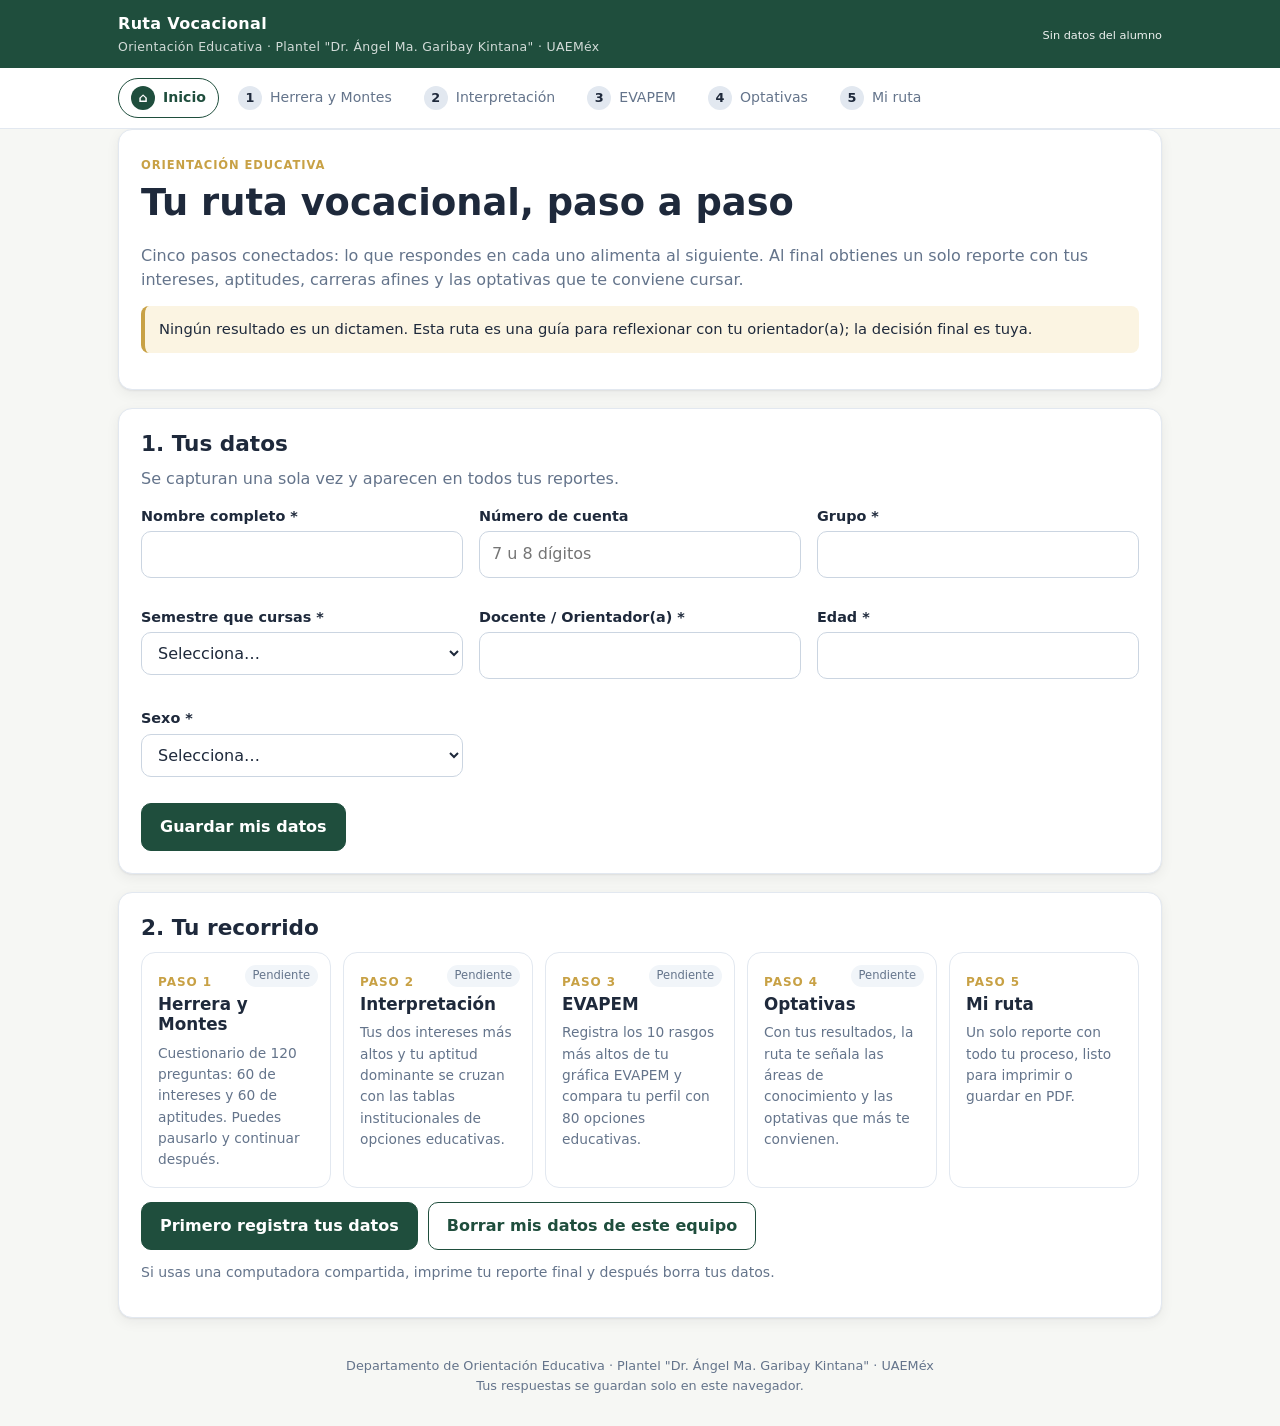
==== index.html @ 5bb2a4c8 "Ruta vocacional unificada: Herrera y Montes, interpretación, EVAPEM y optativas Co-Authored-By: Clau" ====
<!DOCTYPE html>
<html lang="es">
<head>
<meta charset="utf-8">
<meta name="viewport" content="width=device-width, initial-scale=1">
<title>Ruta Vocacional · Plantel "Dr. Ángel Ma. Garibay Kintana" · UAEMéx</title>
<link rel="stylesheet" href="assets/estilos.css">
</head>
<body>
<main class="contenedor">
  <section class="tarjeta">
    <span class="etiqueta">Orientación Educativa</span>
    <h1>Tu ruta vocacional, paso a paso</h1>
    <p class="sub">Cinco pasos conectados: lo que respondes en cada uno alimenta al siguiente. Al final obtienes un solo reporte con tus intereses, aptitudes, carreras afines y las optativas que te conviene cursar.</p>
    <div class="aviso">Ningún resultado es un dictamen. Esta ruta es una guía para reflexionar con tu orientador(a); la decisión final es tuya.</div>
  </section>

  <section class="tarjeta" id="ficha">
    <h2>1. Tus datos</h2>
    <p class="sub">Se capturan una sola vez y aparecen en todos tus reportes.</p>
    <form id="form-alumno" novalidate>
      <div class="rejilla dos">
        <div class="campo"><label for="nombre">Nombre completo *</label><input id="nombre" required autocomplete="name"></div>
        <div class="campo"><label for="cuenta">Número de cuenta</label><input id="cuenta" inputmode="numeric" pattern="[0-9]{7,8}" placeholder="7 u 8 dígitos"></div>
        <div class="campo"><label for="grupo">Grupo *</label><input id="grupo" required></div>
        <div class="campo"><label for="semestre">Semestre que cursas *</label>
          <select id="semestre" required>
            <option value="">Selecciona…</option>
            <option value="4">4.º semestre (eliges optativas de 5.º)</option>
            <option value="5">5.º semestre (eliges optativas de 6.º)</option>
            <option value="6">6.º semestre</option>
          </select></div>
        <div class="campo"><label for="docente">Docente / Orientador(a) *</label><input id="docente" required></div>
        <div class="campo"><label for="edad">Edad *</label><input id="edad" type="number" min="12" max="25" required></div>
        <div class="campo"><label for="sexo">Sexo *</label>
          <select id="sexo" required><option value="">Selecciona…</option><option>Femenino</option><option>Masculino</option><option>Prefiero no decir</option></select></div>
      </div>
      <div id="error-ficha" class="aviso alerta oculto" role="alert"></div>
      <div class="acciones"><button class="btn" type="submit">Guardar mis datos</button></div>
    </form>
  </section>

  <section class="tarjeta">
    <h2>2. Tu recorrido</h2>
    <div class="ruta-mapa" id="mapa"></div>
    <div class="acciones">
      <a class="btn" id="btn-continuar" href="paso1-herrera-montes.html">Comenzar</a>
      <button class="btn sec" type="button" id="btn-borrar">Borrar mis datos de este equipo</button>
    </div>
    <p class="sub" style="margin-top:12px;font-size:.88rem">Si usas una computadora compartida, imprime tu reporte final y después borra tus datos.</p>
  </section>
</main>
<script src="assets/datos.js"></script>
<script src="assets/ruta.js"></script>
<script>
Ruta.montarEncabezado(0);
const campos = ['nombre','cuenta','grupo','semestre','docente','edad','sexo'];
const a = Ruta.alumno();
if (a) campos.forEach(c => { document.getElementById(c).value = a[c] || ''; });

document.getElementById('form-alumno').addEventListener('submit', e => {
  e.preventDefault();
  const datos = {}; campos.forEach(c => datos[c] = document.getElementById(c).value.trim());
  const faltan = ['nombre','grupo','semestre','docente','edad','sexo'].filter(c => !datos[c]);
  const err = document.getElementById('error-ficha');
  if (faltan.length || (datos.cuenta && !/^\d{7,8}$/.test(datos.cuenta))) {
    err.textContent = faltan.length ? 'Completa los campos marcados con *.' : 'El número de cuenta debe tener 7 u 8 dígitos, sin espacios.';
    err.classList.remove('oculto'); return;
  }
  err.classList.add('oculto');
  Ruta.guardar('alumno', datos);
  location.href = siguientePaso();
});

document.getElementById('btn-borrar').addEventListener('click', () => {
  if (confirm('Se borrarán tus datos y resultados guardados en este navegador. ¿Continuar?')) { Ruta.borrarTodo(); location.reload(); }
});

const DESCR = {
  1: 'Cuestionario de 120 preguntas: 60 de intereses y 60 de aptitudes. Puedes pausarlo y continuar después.',
  2: 'Tus dos intereses más altos y tu aptitud dominante se cruzan con las tablas institucionales de opciones educativas.',
  3: 'Registra los 10 rasgos más altos de tu gráfica EVAPEM y compara tu perfil con 80 opciones educativas.',
  4: 'Con tus resultados, la ruta te señala las áreas de conocimiento y las optativas que más te convienen.',
  5: 'Un solo reporte con todo tu proceso, listo para imprimir o guardar en PDF.'
};
function siguientePaso() {
  for (const p of Ruta.PASOS) if (p.clave && !Ruta.completo(p.clave)) return p.archivo;
  return 'paso5-mi-ruta.html';
}
document.getElementById('mapa').innerHTML = Ruta.PASOS.filter(p => p.n > 0).map(p => {
  const ok = p.clave ? Ruta.completo(p.clave) : false;
  return `<a href="${p.archivo}"><span class="n">PASO ${p.n}</span><h3>${p.corto}</h3><p class="sub" style="font-size:.86rem;margin:0">${DESCR[p.n]}</p>
    ${p.clave ? `<span class="estado ${ok ? 'ok' : ''}">${ok ? 'Completado' : 'Pendiente'}</span>` : ''}</a>`;
}).join('');
const btn = document.getElementById('btn-continuar');
if (!a) { btn.href = '#ficha'; btn.textContent = 'Primero registra tus datos'; }
else { btn.href = siguientePaso(); btn.textContent = Ruta.completo('hm') ? 'Continuar donde me quedé' : 'Comenzar paso 1'; }
</script>
</body>
</html>
---- assets/estilos.css ----
/* Ruta Vocacional · Plantel "Dr. Ángel Ma. Garibay Kintana" · UAEMéx */
:root{
  --verde:#1F4E3D; --verde-2:#2E6B55; --verde-claro:#E6F0EB;
  --oro:#C8A145; --oro-claro:#FBF4E2;
  --tinta:#1E293B; --gris:#64748B; --linea:#E2E8F0; --fondo:#F6F7F4; --blanco:#fff;
  --rojo:#B42318; --rojo-claro:#FEF3F2; --azul:#1D4ED8; --azul-claro:#EFF4FF;
  --radio:14px; --sombra:0 1px 2px rgba(15,23,42,.06),0 4px 14px rgba(15,23,42,.06);
}
*{box-sizing:border-box}
html{scroll-behavior:smooth}
body{margin:0;font-family:"Segoe UI",system-ui,-apple-system,Roboto,"Helvetica Neue",Arial,sans-serif;color:var(--tinta);background:var(--fondo);line-height:1.55;font-size:16px}
a{color:var(--verde)}
h1,h2,h3{line-height:1.2;margin:0 0 .5em}
h1{font-size:clamp(1.6rem,4vw,2.3rem)} h2{font-size:1.35rem} h3{font-size:1.05rem}
p{margin:0 0 .8em}
.contenedor{max-width:1080px;margin:0 auto;padding:0 18px}
.oculto{display:none!important}
.sr{position:absolute;width:1px;height:1px;overflow:hidden;clip:rect(0 0 0 0)}

/* Encabezado y navegación de la ruta */
.barra{background:var(--verde);color:#fff}
.barra .contenedor{display:flex;align-items:center;gap:14px;padding-top:12px;padding-bottom:12px;flex-wrap:wrap}
.barra .marca{font-weight:700;letter-spacing:.02em;text-decoration:none;color:#fff;display:flex;flex-direction:column}
.barra .marca small{font-weight:400;opacity:.8;font-size:.78rem}
.barra .alumno{margin-left:auto;font-size:.85rem;opacity:.92;text-align:right}
.pasos{background:#fff;border-bottom:1px solid var(--linea);position:sticky;top:0;z-index:20}
.pasos ol{list-style:none;margin:0 auto;padding:10px 18px;display:flex;gap:6px;max-width:1080px;overflow-x:auto}
.pasos li a{display:flex;align-items:center;gap:8px;padding:7px 12px;border-radius:999px;text-decoration:none;color:var(--gris);font-size:.88rem;white-space:nowrap;border:1px solid transparent}
.pasos li a .num{width:24px;height:24px;border-radius:50%;display:grid;place-items:center;background:var(--linea);color:var(--tinta);font-weight:700;font-size:.8rem}
.pasos li a.actual{border-color:var(--verde);color:var(--verde);font-weight:600}
.pasos li a.actual .num{background:var(--verde);color:#fff}
.pasos li a.hecho .num{background:var(--oro);color:#fff}
.pasos li a:focus-visible{outline:3px solid var(--oro);outline-offset:2px}

main{padding:26px 0 60px}
.tarjeta{background:var(--blanco);border:1px solid var(--linea);border-radius:var(--radio);box-shadow:var(--sombra);padding:22px;margin-bottom:18px}
.tarjeta.suave{background:var(--verde-claro);border-color:#cfe1d7;box-shadow:none}
.tarjeta.oro{background:var(--oro-claro);border-color:#eedfb6;box-shadow:none}
.etiqueta{display:inline-block;font-size:.72rem;font-weight:700;letter-spacing:.08em;text-transform:uppercase;color:var(--oro);margin-bottom:6px}
.sub{color:var(--gris)}
.rejilla{display:grid;gap:16px}
.rejilla.dos{grid-template-columns:repeat(auto-fit,minmax(280px,1fr))}
.rejilla.tres{grid-template-columns:repeat(auto-fit,minmax(220px,1fr))}

/* Formularios */
label{display:block;font-weight:600;font-size:.9rem;margin-bottom:4px}
input,select{width:100%;padding:10px 12px;border:1px solid #cbd5e1;border-radius:10px;font:inherit;background:#fff;color:var(--tinta)}
input:focus,select:focus{outline:3px solid rgba(200,161,69,.45);border-color:var(--oro)}
.campo{margin-bottom:12px}
.btn{display:inline-flex;align-items:center;justify-content:center;gap:8px;padding:11px 18px;border-radius:10px;border:1px solid var(--verde);background:var(--verde);color:#fff;font:inherit;font-weight:600;cursor:pointer;text-decoration:none}
.btn:hover{background:var(--verde-2)}
.btn.sec{background:#fff;color:var(--verde)}
.btn.sec:hover{background:var(--verde-claro)}
.btn.oro{background:var(--oro);border-color:var(--oro);color:#fff}
.btn:disabled{opacity:.45;cursor:not-allowed}
.btn:focus-visible{outline:3px solid var(--oro);outline-offset:2px}
.acciones{display:flex;gap:10px;flex-wrap:wrap;margin-top:14px}

.aviso{border-left:4px solid var(--oro);background:var(--oro-claro);padding:12px 14px;border-radius:8px;font-size:.92rem;margin-bottom:14px}
.aviso.info{border-color:var(--azul);background:var(--azul-claro)}
.aviso.alerta{border-color:var(--rojo);background:var(--rojo-claro)}

/* Barras horizontales (sin librerías) */
.barras{display:flex;flex-direction:column;gap:7px}
.barra-fila{display:grid;grid-template-columns:minmax(120px,190px) 1fr 48px;align-items:center;gap:10px;font-size:.88rem}
.barra-pista{height:14px;background:#eef2f6;border-radius:999px;position:relative;overflow:hidden}
.barra-pista::before,.barra-pista::after{content:"";position:absolute;top:0;bottom:0;width:1px;background:rgba(15,23,42,.18)}
.barra-pista::before{left:50%} .barra-pista::after{left:75%}
.barra-relleno{height:100%;border-radius:999px;background:var(--verde)}
.barra-relleno.apt{background:var(--oro)}
.barra-fila .valor{text-align:right;font-weight:700;font-variant-numeric:tabular-nums}
.barra-fila.top .nombre{font-weight:700}
.escala-leyenda{display:flex;justify-content:space-between;font-size:.72rem;color:var(--gris);margin:6px 0 0 calc(min(190px,40%) + 10px);padding-right:58px}

/* Chips */
.chips{display:flex;flex-wrap:wrap;gap:6px}
.chip{display:inline-block;padding:5px 10px;border-radius:999px;background:#f1f5f9;border:1px solid var(--linea);font-size:.84rem}
.chip.marcada{background:var(--oro-claro);border-color:var(--oro);font-weight:600}
.chip.verde{background:var(--verde-claro);border-color:#cfe1d7}

/* Tablas */
table{width:100%;border-collapse:collapse;font-size:.9rem}
th,td{padding:8px 10px;border-bottom:1px solid var(--linea);text-align:left;vertical-align:top}
th{font-size:.78rem;text-transform:uppercase;letter-spacing:.05em;color:var(--gris)}
td.num,th.num{text-align:right;font-variant-numeric:tabular-nums}

/* Cuestionario */
.progreso{height:8px;background:#e8ece9;border-radius:999px;overflow:hidden;margin:8px 0 18px}
.progreso div{height:100%;background:var(--verde);transition:width .25s}
.pregunta{font-size:1.25rem;font-weight:600;min-height:3.2em}
.opciones{display:grid;grid-template-columns:repeat(5,1fr);gap:8px;margin-top:14px}
.opciones label{border:2px solid var(--linea);border-radius:12px;padding:12px 6px;text-align:center;cursor:pointer;font-weight:500;font-size:.82rem;background:#fff;display:flex;flex-direction:column;gap:4px;min-height:84px;justify-content:center}
.opciones label b{font-size:1.25rem}
.opciones input{position:absolute;opacity:0;width:1px;height:1px}
.opciones input:checked+label{border-color:var(--verde);background:var(--verde);color:#fff}
.opciones input:focus-visible+label{outline:3px solid var(--oro);outline-offset:2px}
.opciones label:hover{border-color:var(--verde-2)}
@media (max-width:620px){.opciones{grid-template-columns:1fr}.opciones label{flex-direction:row;min-height:auto;justify-content:flex-start;padding:12px 14px;gap:12px}}

/* Selector de rasgos (EVAPEM) */
.rasgos{display:grid;grid-template-columns:repeat(auto-fill,minmax(46px,1fr));gap:6px}
.rasgos button{aspect-ratio:1;border-radius:10px;border:1px solid #cbd5e1;background:#fff;font:inherit;font-weight:700;cursor:pointer}
.rasgos button[aria-pressed="true"]{background:var(--verde);color:#fff;border-color:var(--verde)}
.rasgos button:disabled{opacity:.35;cursor:not-allowed}

/* Tarjetas de optativas */
.optativa{border:1px solid var(--linea);border-radius:12px;padding:14px;background:#fff}
.optativa h3{margin-bottom:4px}
.optativa p{font-size:.9rem;color:#334155;margin:0}
.optativa.sugerida{border-color:var(--oro);background:var(--oro-claro)}
.pestanas{display:flex;gap:6px;margin-bottom:14px;flex-wrap:wrap}
.pestanas button{padding:8px 14px;border-radius:999px;border:1px solid var(--linea);background:#fff;font:inherit;cursor:pointer}
.pestanas button[aria-selected="true"]{background:var(--verde);color:#fff;border-color:var(--verde)}
.area{border:1px solid var(--linea);border-radius:12px;padding:16px;background:#fff;margin-bottom:12px}
.area.destacada{border:2px solid var(--oro)}
.area .coincide{font-size:.8rem;font-weight:700;color:#8a6a1d;background:var(--oro-claro);border-radius:999px;padding:2px 10px;display:inline-block;margin-left:6px}

/* Portada */
.ruta-mapa{display:grid;grid-template-columns:repeat(auto-fit,minmax(190px,1fr));gap:12px}
.ruta-mapa a{display:block;text-decoration:none;color:inherit;border:1px solid var(--linea);border-radius:14px;padding:16px;background:#fff;position:relative}
.ruta-mapa a:hover{border-color:var(--verde)}
.ruta-mapa .n{font-size:.75rem;font-weight:700;color:var(--oro);letter-spacing:.08em}
.ruta-mapa .estado{position:absolute;top:12px;right:12px;font-size:.72rem;border-radius:999px;padding:2px 8px;background:#f1f5f9;color:var(--gris)}
.ruta-mapa .estado.ok{background:var(--verde-claro);color:var(--verde);font-weight:700}

.pie{font-size:.8rem;color:var(--gris);text-align:center;padding:20px 0 30px}

/* Impresión */
.solo-impresion{display:none}
@media print{
  @page{size:letter;margin:14mm}
  body{background:#fff;font-size:11pt}
  .barra,.pasos,.no-imprimir,.acciones,.pie{display:none!important}
  .solo-impresion{display:block}
  main{padding:0}
  .tarjeta{box-shadow:none;break-inside:avoid;padding:12px;margin-bottom:10px}
  .area{break-inside:avoid}
  .barra-relleno,.chip.marcada,.tarjeta.suave,.tarjeta.oro{-webkit-print-color-adjust:exact;print-color-adjust:exact}
  a{color:inherit;text-decoration:none}
}
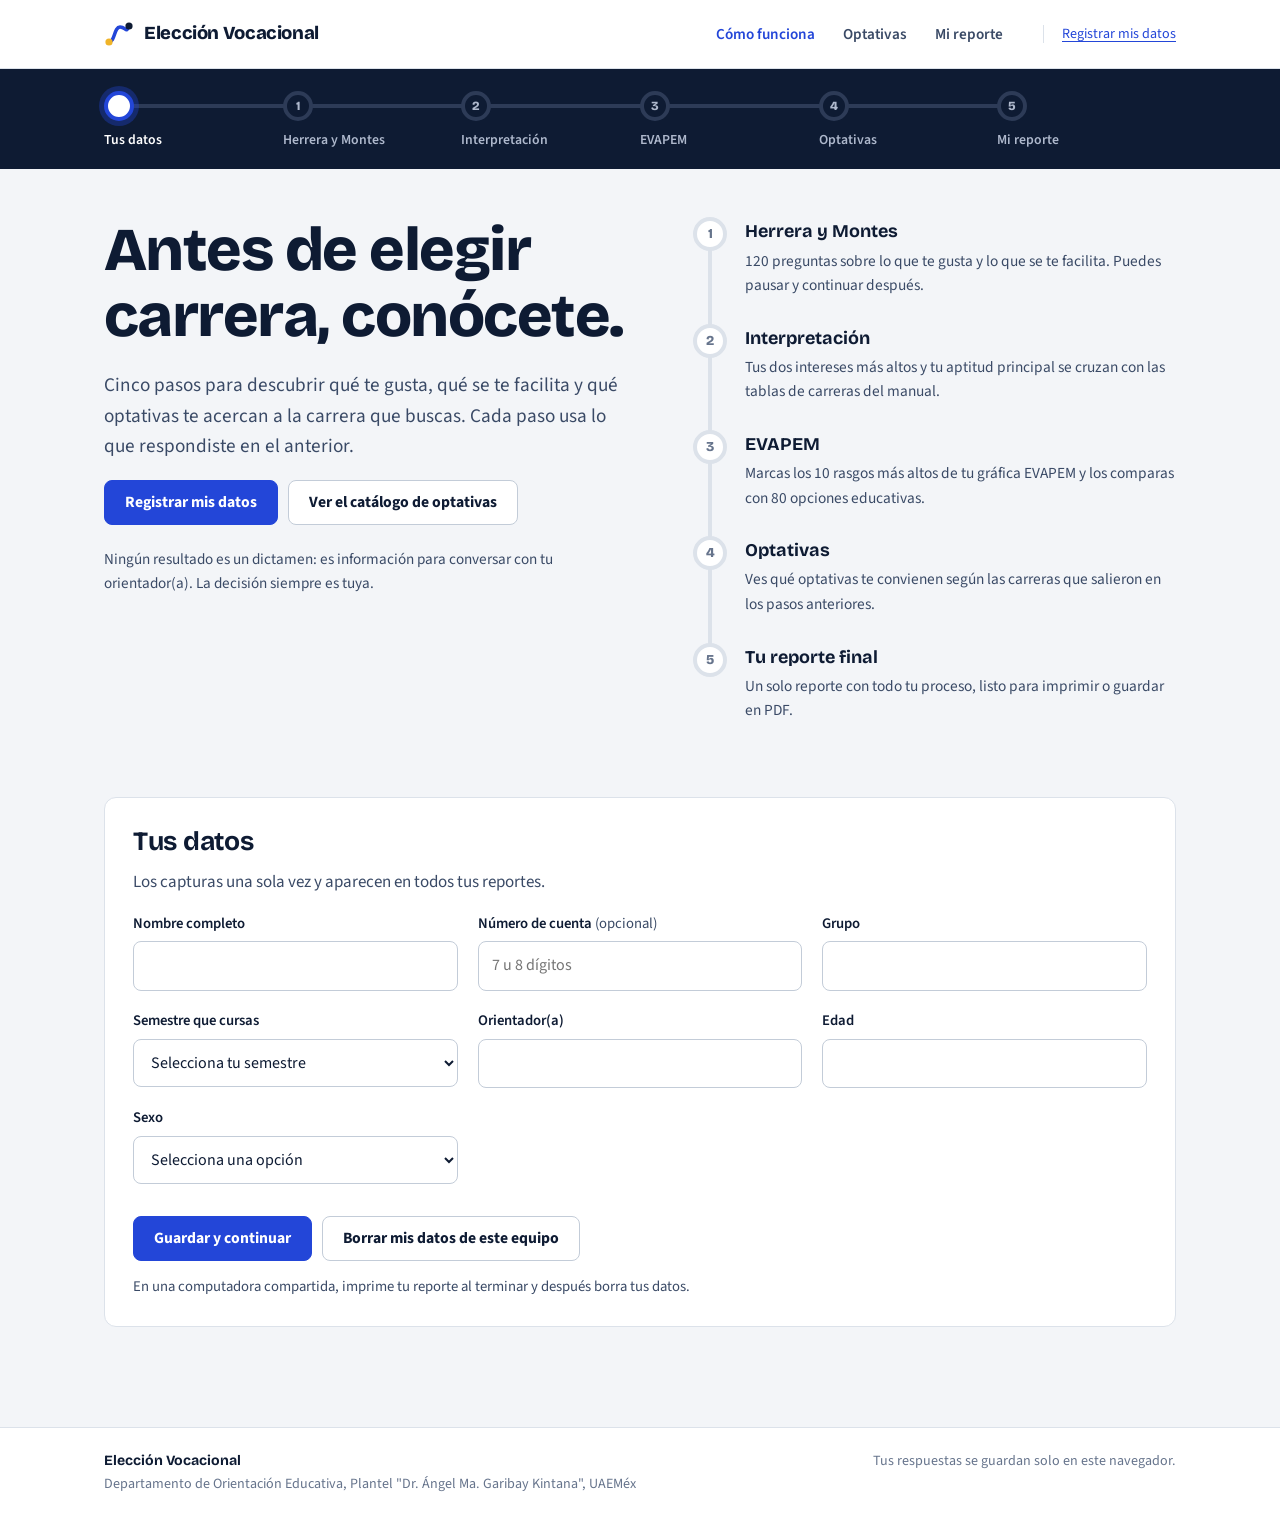
==== commit 6beb5b1e: "Nuevo diseño unificado: Elección Vocacional Co-Authored-By: Claude Opus 5.5 <noreply@anthropic.com> " ====
--- a/index.html
+++ b/index.html
@@ -3,51 +3,53 @@
 <head>
 <meta charset="utf-8">
 <meta name="viewport" content="width=device-width, initial-scale=1">
-<title>Ruta Vocacional · Plantel "Dr. Ángel Ma. Garibay Kintana" · UAEMéx</title>
+<title>Elección Vocacional</title>
+<meta name="description" content="Ruta de orientación vocacional del Plantel Dr. Ángel Ma. Garibay Kintana, UAEMéx: intereses, aptitudes, perfil EVAPEM y elección de optativas.">
+<link rel="preload" href="assets/fuentes/bricolage-grotesque-latin-wght-normal.woff2" as="font" type="font/woff2" crossorigin>
 <link rel="stylesheet" href="assets/estilos.css">
 </head>
 <body>
 <main class="contenedor">
-  <section class="tarjeta">
-    <span class="etiqueta">Orientación Educativa</span>
-    <h1>Tu ruta vocacional, paso a paso</h1>
-    <p class="sub">Cinco pasos conectados: lo que respondes en cada uno alimenta al siguiente. Al final obtienes un solo reporte con tus intereses, aptitudes, carreras afines y las optativas que te conviene cursar.</p>
-    <div class="aviso">Ningún resultado es un dictamen. Esta ruta es una guía para reflexionar con tu orientador(a); la decisión final es tuya.</div>
+  <section class="portada">
+    <div>
+      <h1>Antes de elegir carrera, conócete.</h1>
+      <p class="bajada">Cinco pasos para descubrir qué te gusta, qué se te facilita y qué optativas te acercan a la carrera que buscas. Cada paso usa lo que respondiste en el anterior.</p>
+      <div class="acciones">
+        <a class="btn" id="btn-continuar" href="#ficha">Registrar mis datos</a>
+        <a class="btn sec" href="paso4-optativas.html">Ver el catálogo de optativas</a>
+      </div>
+      <p class="sub" style="margin-top:22px;font-size:.95rem;max-width:34em">Ningún resultado es un dictamen: es información para conversar con tu orientador(a). La decisión siempre es tuya.</p>
+    </div>
+    <ol class="lineas" id="mapa" aria-label="Pasos de la ruta"></ol>
   </section>
 
   <section class="tarjeta" id="ficha">
-    <h2>1. Tus datos</h2>
-    <p class="sub">Se capturan una sola vez y aparecen en todos tus reportes.</p>
+    <h2>Tus datos</h2>
+    <p class="sub">Los capturas una sola vez y aparecen en todos tus reportes.</p>
     <form id="form-alumno" novalidate>
-      <div class="rejilla dos">
-        <div class="campo"><label for="nombre">Nombre completo *</label><input id="nombre" required autocomplete="name"></div>
-        <div class="campo"><label for="cuenta">Número de cuenta</label><input id="cuenta" inputmode="numeric" pattern="[0-9]{7,8}" placeholder="7 u 8 dígitos"></div>
-        <div class="campo"><label for="grupo">Grupo *</label><input id="grupo" required></div>
-        <div class="campo"><label for="semestre">Semestre que cursas *</label>
+      <div class="rejilla dos" style="gap:4px 20px">
+        <div class="campo"><label for="nombre">Nombre completo</label><input id="nombre" required autocomplete="name"></div>
+        <div class="campo"><label for="cuenta">Número de cuenta <span class="sub" style="font-weight:400">(opcional)</span></label><input id="cuenta" inputmode="numeric" placeholder="7 u 8 dígitos"></div>
+        <div class="campo"><label for="grupo">Grupo</label><input id="grupo" required></div>
+        <div class="campo"><label for="semestre">Semestre que cursas</label>
           <select id="semestre" required>
-            <option value="">Selecciona…</option>
-            <option value="4">4.º semestre (eliges optativas de 5.º)</option>
-            <option value="5">5.º semestre (eliges optativas de 6.º)</option>
+            <option value="">Selecciona tu semestre</option>
+            <option value="4">4.º semestre: eliges optativas de 5.º</option>
+            <option value="5">5.º semestre: eliges optativas de 6.º</option>
             <option value="6">6.º semestre</option>
           </select></div>
-        <div class="campo"><label for="docente">Docente / Orientador(a) *</label><input id="docente" required></div>
-        <div class="campo"><label for="edad">Edad *</label><input id="edad" type="number" min="12" max="25" required></div>
-        <div class="campo"><label for="sexo">Sexo *</label>
-          <select id="sexo" required><option value="">Selecciona…</option><option>Femenino</option><option>Masculino</option><option>Prefiero no decir</option></select></div>
+        <div class="campo"><label for="docente">Orientador(a)</label><input id="docente" required></div>
+        <div class="campo"><label for="edad">Edad</label><input id="edad" type="number" min="12" max="25" required></div>
+        <div class="campo"><label for="sexo">Sexo</label>
+          <select id="sexo" required><option value="">Selecciona una opción</option><option>Femenino</option><option>Masculino</option><option>Prefiero no decir</option></select></div>
       </div>
       <div id="error-ficha" class="aviso alerta oculto" role="alert"></div>
-      <div class="acciones"><button class="btn" type="submit">Guardar mis datos</button></div>
+      <div class="acciones">
+        <button class="btn" type="submit">Guardar y continuar</button>
+        <button class="btn sec" type="button" id="btn-borrar">Borrar mis datos de este equipo</button>
+      </div>
+      <p class="sub" style="margin:14px 0 0;font-size:.92rem">En una computadora compartida, imprime tu reporte al terminar y después borra tus datos.</p>
     </form>
-  </section>
-
-  <section class="tarjeta">
-    <h2>2. Tu recorrido</h2>
-    <div class="ruta-mapa" id="mapa"></div>
-    <div class="acciones">
-      <a class="btn" id="btn-continuar" href="paso1-herrera-montes.html">Comenzar</a>
-      <button class="btn sec" type="button" id="btn-borrar">Borrar mis datos de este equipo</button>
-    </div>
-    <p class="sub" style="margin-top:12px;font-size:.88rem">Si usas una computadora compartida, imprime tu reporte final y después borra tus datos.</p>
   </section>
 </main>
 <script src="assets/datos.js"></script>
@@ -58,13 +60,18 @@
 const a = Ruta.alumno();
 if (a) campos.forEach(c => { document.getElementById(c).value = a[c] || ''; });
 
+function siguientePaso() {
+  for (const p of Ruta.PASOS) if (p.clave && !Ruta.completo(p.clave)) return p.archivo;
+  return 'paso5-mi-ruta.html';
+}
+
 document.getElementById('form-alumno').addEventListener('submit', e => {
   e.preventDefault();
   const datos = {}; campos.forEach(c => datos[c] = document.getElementById(c).value.trim());
   const faltan = ['nombre','grupo','semestre','docente','edad','sexo'].filter(c => !datos[c]);
   const err = document.getElementById('error-ficha');
   if (faltan.length || (datos.cuenta && !/^\d{7,8}$/.test(datos.cuenta))) {
-    err.textContent = faltan.length ? 'Completa los campos marcados con *.' : 'El número de cuenta debe tener 7 u 8 dígitos, sin espacios.';
+    err.textContent = faltan.length ? 'Faltan datos: completa todos los campos excepto el número de cuenta.' : 'El número de cuenta lleva 7 u 8 dígitos, sin espacios ni guiones.';
     err.classList.remove('oculto'); return;
   }
   err.classList.add('oculto');
@@ -77,24 +84,22 @@
 });
 
 const DESCR = {
-  1: 'Cuestionario de 120 preguntas: 60 de intereses y 60 de aptitudes. Puedes pausarlo y continuar después.',
-  2: 'Tus dos intereses más altos y tu aptitud dominante se cruzan con las tablas institucionales de opciones educativas.',
-  3: 'Registra los 10 rasgos más altos de tu gráfica EVAPEM y compara tu perfil con 80 opciones educativas.',
-  4: 'Con tus resultados, la ruta te señala las áreas de conocimiento y las optativas que más te convienen.',
+  1: '120 preguntas sobre lo que te gusta y lo que se te facilita. Puedes pausar y continuar después.',
+  2: 'Tus dos intereses más altos y tu aptitud principal se cruzan con las tablas de carreras del manual.',
+  3: 'Marcas los 10 rasgos más altos de tu gráfica EVAPEM y los comparas con 80 opciones educativas.',
+  4: 'Ves qué optativas te convienen según las carreras que salieron en los pasos anteriores.',
   5: 'Un solo reporte con todo tu proceso, listo para imprimir o guardar en PDF.'
 };
-function siguientePaso() {
-  for (const p of Ruta.PASOS) if (p.clave && !Ruta.completo(p.clave)) return p.archivo;
-  return 'paso5-mi-ruta.html';
-}
+const sig = siguientePaso();
 document.getElementById('mapa').innerHTML = Ruta.PASOS.filter(p => p.n > 0).map(p => {
   const ok = p.clave ? Ruta.completo(p.clave) : false;
-  return `<a href="${p.archivo}"><span class="n">PASO ${p.n}</span><h3>${p.corto}</h3><p class="sub" style="font-size:.86rem;margin:0">${DESCR[p.n]}</p>
-    ${p.clave ? `<span class="estado ${ok ? 'ok' : ''}">${ok ? 'Completado' : 'Pendiente'}</span>` : ''}</a>`;
+  const cls = ok ? 'ok' : (a && p.archivo === sig ? 'sig' : '');
+  return `<li class="${cls}"><span class="parada">${ok ? '✓' : p.n}</span>
+    <a href="${p.archivo}">${p.corto === 'Mi reporte' ? 'Tu reporte final' : p.corto}</a>${ok ? '<span class="estado">Completado</span>' : ''}
+    <p>${DESCR[p.n]}</p></li>`;
 }).join('');
 const btn = document.getElementById('btn-continuar');
-if (!a) { btn.href = '#ficha'; btn.textContent = 'Primero registra tus datos'; }
-else { btn.href = siguientePaso(); btn.textContent = Ruta.completo('hm') ? 'Continuar donde me quedé' : 'Comenzar paso 1'; }
+if (a) { btn.href = sig; btn.textContent = Ruta.completo('hm') ? 'Continuar donde me quedé' : 'Comenzar el paso 1'; }
 </script>
 </body>
 </html>
--- a/assets/estilos.css
+++ b/assets/estilos.css
@@ -1,140 +1,204 @@
-/* Ruta Vocacional · Plantel "Dr. Ángel Ma. Garibay Kintana" · UAEMéx */
+/* Elección Vocacional · hoja de estilos única para toda la ruta
+   Concepto: la ruta como línea de transporte. La línea de estaciones es el único elemento protagonista. */
+@font-face{font-family:"Bricolage Grotesque";src:url("fuentes/bricolage-grotesque-latin-wght-normal.woff2") format("woff2");font-weight:200 800;font-style:normal;font-display:swap}
+@font-face{font-family:"Source Sans 3";src:url("fuentes/source-sans-3-latin-400-normal.woff2") format("woff2");font-weight:400;font-display:swap}
+@font-face{font-family:"Source Sans 3";src:url("fuentes/source-sans-3-latin-600-normal.woff2") format("woff2");font-weight:500 600;font-display:swap}
+@font-face{font-family:"Source Sans 3";src:url("fuentes/source-sans-3-latin-700-normal.woff2") format("woff2");font-weight:700 900;font-display:swap}
 :root{
-  --verde:#1F4E3D; --verde-2:#2E6B55; --verde-claro:#E6F0EB;
-  --oro:#C8A145; --oro-claro:#FBF4E2;
-  --tinta:#1E293B; --gris:#64748B; --linea:#E2E8F0; --fondo:#F6F7F4; --blanco:#fff;
-  --rojo:#B42318; --rojo-claro:#FEF3F2; --azul:#1D4ED8; --azul-claro:#EFF4FF;
-  --radio:14px; --sombra:0 1px 2px rgba(15,23,42,.06),0 4px 14px rgba(15,23,42,.06);
+  --tinta:#0E1B33; --tinta-2:#3A4A66; --tenue:#66748C;
+  --cobalto:#2346D8; --cobalto-osc:#1A35A8; --cobalto-claro:#EAEFFE;
+  --ambar:#F0B429; --ambar-osc:#9A6B00; --ambar-claro:#FEF6E0;
+  --niebla:#F3F5F8; --linea:#DCE2EA; --blanco:#FFFFFF;
+  --verde:#127A52; --verde-claro:#E6F5EE; --rojo:#B42318; --rojo-claro:#FEF1F0;
+  --titulos:"Bricolage Grotesque","Segoe UI",system-ui,sans-serif;
+  --texto:"Source Sans 3","Segoe UI",system-ui,-apple-system,Roboto,Arial,sans-serif;
+  --r-chico:8px; --r:12px;
+  --ancho:1120px;
 }
 *{box-sizing:border-box}
-html{scroll-behavior:smooth}
-body{margin:0;font-family:"Segoe UI",system-ui,-apple-system,Roboto,"Helvetica Neue",Arial,sans-serif;color:var(--tinta);background:var(--fondo);line-height:1.55;font-size:16px}
-a{color:var(--verde)}
-h1,h2,h3{line-height:1.2;margin:0 0 .5em}
-h1{font-size:clamp(1.6rem,4vw,2.3rem)} h2{font-size:1.35rem} h3{font-size:1.05rem}
-p{margin:0 0 .8em}
-.contenedor{max-width:1080px;margin:0 auto;padding:0 18px}
+html{scroll-behavior:smooth;-webkit-text-size-adjust:100%}
+@media (prefers-reduced-motion:reduce){html{scroll-behavior:auto}*{transition:none!important;animation:none!important}}
+body{margin:0;font-family:var(--texto);font-size:17px;line-height:1.6;color:var(--tinta);background:var(--niebla)}
+a{color:var(--cobalto);text-underline-offset:3px}
+a:hover{color:var(--cobalto-osc)}
+h1,h2,h3{font-family:var(--titulos);color:var(--tinta);margin:0 0 .45em;font-weight:700;letter-spacing:-.01em}
+h1{font-size:clamp(2rem,4.6vw,3.1rem);line-height:1.08;letter-spacing:-.025em;font-weight:800}
+h2{font-size:clamp(1.35rem,2.4vw,1.65rem);line-height:1.2}
+h3{font-size:1.08rem;line-height:1.3;font-weight:600}
+p{margin:0 0 .9em}
+.contenedor{max-width:var(--ancho);margin:0 auto;padding:0 24px}
 .oculto{display:none!important}
-.sr{position:absolute;width:1px;height:1px;overflow:hidden;clip:rect(0 0 0 0)}
-
-/* Encabezado y navegación de la ruta */
-.barra{background:var(--verde);color:#fff}
-.barra .contenedor{display:flex;align-items:center;gap:14px;padding-top:12px;padding-bottom:12px;flex-wrap:wrap}
-.barra .marca{font-weight:700;letter-spacing:.02em;text-decoration:none;color:#fff;display:flex;flex-direction:column}
-.barra .marca small{font-weight:400;opacity:.8;font-size:.78rem}
-.barra .alumno{margin-left:auto;font-size:.85rem;opacity:.92;text-align:right}
-.pasos{background:#fff;border-bottom:1px solid var(--linea);position:sticky;top:0;z-index:20}
-.pasos ol{list-style:none;margin:0 auto;padding:10px 18px;display:flex;gap:6px;max-width:1080px;overflow-x:auto}
-.pasos li a{display:flex;align-items:center;gap:8px;padding:7px 12px;border-radius:999px;text-decoration:none;color:var(--gris);font-size:.88rem;white-space:nowrap;border:1px solid transparent}
-.pasos li a .num{width:24px;height:24px;border-radius:50%;display:grid;place-items:center;background:var(--linea);color:var(--tinta);font-weight:700;font-size:.8rem}
-.pasos li a.actual{border-color:var(--verde);color:var(--verde);font-weight:600}
-.pasos li a.actual .num{background:var(--verde);color:#fff}
-.pasos li a.hecho .num{background:var(--oro);color:#fff}
-.pasos li a:focus-visible{outline:3px solid var(--oro);outline-offset:2px}
-
-main{padding:26px 0 60px}
-.tarjeta{background:var(--blanco);border:1px solid var(--linea);border-radius:var(--radio);box-shadow:var(--sombra);padding:22px;margin-bottom:18px}
-.tarjeta.suave{background:var(--verde-claro);border-color:#cfe1d7;box-shadow:none}
-.tarjeta.oro{background:var(--oro-claro);border-color:#eedfb6;box-shadow:none}
-.etiqueta{display:inline-block;font-size:.72rem;font-weight:700;letter-spacing:.08em;text-transform:uppercase;color:var(--oro);margin-bottom:6px}
-.sub{color:var(--gris)}
-.rejilla{display:grid;gap:16px}
-.rejilla.dos{grid-template-columns:repeat(auto-fit,minmax(280px,1fr))}
-.rejilla.tres{grid-template-columns:repeat(auto-fit,minmax(220px,1fr))}
-
-/* Formularios */
-label{display:block;font-weight:600;font-size:.9rem;margin-bottom:4px}
-input,select{width:100%;padding:10px 12px;border:1px solid #cbd5e1;border-radius:10px;font:inherit;background:#fff;color:var(--tinta)}
-input:focus,select:focus{outline:3px solid rgba(200,161,69,.45);border-color:var(--oro)}
-.campo{margin-bottom:12px}
-.btn{display:inline-flex;align-items:center;justify-content:center;gap:8px;padding:11px 18px;border-radius:10px;border:1px solid var(--verde);background:var(--verde);color:#fff;font:inherit;font-weight:600;cursor:pointer;text-decoration:none}
-.btn:hover{background:var(--verde-2)}
-.btn.sec{background:#fff;color:var(--verde)}
-.btn.sec:hover{background:var(--verde-claro)}
-.btn.oro{background:var(--oro);border-color:var(--oro);color:#fff}
-.btn:disabled{opacity:.45;cursor:not-allowed}
-.btn:focus-visible{outline:3px solid var(--oro);outline-offset:2px}
-.acciones{display:flex;gap:10px;flex-wrap:wrap;margin-top:14px}
-
-.aviso{border-left:4px solid var(--oro);background:var(--oro-claro);padding:12px 14px;border-radius:8px;font-size:.92rem;margin-bottom:14px}
-.aviso.info{border-color:var(--azul);background:var(--azul-claro)}
-.aviso.alerta{border-color:var(--rojo);background:var(--rojo-claro)}
-
-/* Barras horizontales (sin librerías) */
-.barras{display:flex;flex-direction:column;gap:7px}
-.barra-fila{display:grid;grid-template-columns:minmax(120px,190px) 1fr 48px;align-items:center;gap:10px;font-size:.88rem}
-.barra-pista{height:14px;background:#eef2f6;border-radius:999px;position:relative;overflow:hidden}
-.barra-pista::before,.barra-pista::after{content:"";position:absolute;top:0;bottom:0;width:1px;background:rgba(15,23,42,.18)}
+.sr{position:absolute;width:1px;height:1px;overflow:hidden;clip:rect(0 0 0 0);white-space:nowrap}
+:focus-visible{outline:3px solid var(--ambar);outline-offset:2px;border-radius:4px}
+
+/* ---------- Encabezado del sitio ---------- */
+.sitio{background:var(--blanco);border-bottom:1px solid var(--linea)}
+.sitio-in{max-width:var(--ancho);margin:0 auto;padding:14px 24px;display:flex;align-items:center;gap:28px}
+.logo{display:flex;align-items:center;gap:10px;text-decoration:none;color:var(--tinta);font-family:var(--titulos);font-weight:800;font-size:1.15rem;letter-spacing:-.02em}
+.logo svg{flex:none}
+.menu{display:flex;gap:4px;margin-left:auto}
+.menu a{padding:8px 12px;border-radius:var(--r-chico);text-decoration:none;color:var(--tinta-2);font-weight:600;font-size:.95rem}
+.menu a:hover{background:var(--niebla);color:var(--tinta)}
+.menu a[aria-current="page"]{color:var(--cobalto)}
+.usuario{font-size:.88rem;color:var(--tenue);line-height:1.3;text-align:right;padding-left:18px;border-left:1px solid var(--linea)}
+.usuario b{display:block;color:var(--tinta);font-weight:600}
+.logo{white-space:nowrap}
+@media (max-width:760px){.menu{display:none}.usuario{margin-left:auto;font-size:.8rem;padding-left:12px;max-width:45%}.sitio-in{padding:12px 16px;gap:12px}}
+
+/* ---------- La línea de la ruta (elemento protagonista) ---------- */
+.trayecto{background:var(--tinta);color:#fff}
+.trayecto ol{list-style:none;margin:0 auto;padding:22px 24px 18px;max-width:var(--ancho);display:grid;grid-template-columns:repeat(6,1fr);position:relative}
+.trayecto li{position:relative;display:flex;flex-direction:column;align-items:flex-start}
+.trayecto li::before{content:"";position:absolute;top:13px;left:14px;right:-14px;height:4px;background:#2D3B57;border-radius:2px}
+.trayecto li:last-child::before{display:none}
+.trayecto li.hecho::before{background:var(--ambar)}
+.trayecto a{position:relative;display:flex;flex-direction:column;gap:8px;text-decoration:none;color:#AEB8CC;font-size:.86rem;font-weight:600;padding-right:8px}
+.trayecto .parada{width:30px;height:30px;border-radius:50%;background:var(--tinta);border:4px solid #2D3B57;display:grid;place-items:center;font-family:var(--titulos);font-size:.78rem;font-weight:800;color:#AEB8CC}
+.trayecto li.hecho .parada{background:var(--ambar);border-color:var(--ambar);color:var(--tinta)}
+.trayecto li.actual .parada{background:#fff;border-color:var(--cobalto);color:var(--cobalto);box-shadow:0 0 0 5px rgba(35,70,216,.35)}
+.trayecto li.actual a,.trayecto li.hecho a{color:#fff}
+.trayecto a:hover{color:#fff}
+@media (max-width:760px){
+  .trayecto ol{padding:16px 16px 14px}
+  .trayecto a .txt{display:none}
+  .trayecto li.actual a .txt{display:block;position:absolute;top:36px;left:0;white-space:nowrap}
+  .trayecto ol{padding-bottom:40px}
+}
+
+/* ---------- Estructura de página ---------- */
+main.contenedor{padding-top:48px;padding-bottom:80px}
+.intro{margin-bottom:34px;max-width:760px}
+.intro .paso{display:block;font-family:var(--titulos);font-weight:700;color:var(--cobalto);font-size:1rem;margin-bottom:6px}
+.intro .sub{font-size:1.12rem}
+.sub{color:var(--tinta-2)}
+.etiqueta{display:block;font-family:var(--titulos);font-weight:700;color:var(--cobalto);font-size:.95rem;margin-bottom:4px}
+
+.tarjeta{background:var(--blanco);border:1px solid var(--linea);border-radius:var(--r);padding:28px;margin-bottom:20px}
+.tarjeta.suave{background:var(--cobalto-claro);border-color:#C9D5FB}
+.tarjeta.oro{background:var(--ambar-claro);border-color:#F3DFA4}
+.tarjeta>h2:first-child,.tarjeta>.etiqueta+h2{margin-top:0}
+.rejilla{display:grid;gap:20px}
+.rejilla.dos{grid-template-columns:repeat(auto-fit,minmax(300px,1fr))}
+.rejilla.tres{grid-template-columns:repeat(auto-fit,minmax(230px,1fr))}
+.rejilla>.tarjeta{margin-bottom:0}
+.rejilla+.tarjeta,.rejilla+.aviso{margin-top:20px}
+
+/* ---------- Formularios ---------- */
+label{display:block;font-weight:600;font-size:.92rem;margin-bottom:6px;color:var(--tinta)}
+input,select,textarea{width:100%;padding:11px 13px;border:1px solid #C3CCD8;border-radius:var(--r-chico);font:inherit;font-size:1rem;background:#fff;color:var(--tinta)}
+input:focus,select:focus,textarea:focus{outline:none;border-color:var(--cobalto);box-shadow:0 0 0 3px rgba(35,70,216,.18)}
+.campo{margin-bottom:14px}
+
+/* ---------- Botones ---------- */
+.btn{display:inline-flex;align-items:center;justify-content:center;gap:8px;padding:12px 20px;border-radius:var(--r-chico);border:1px solid var(--cobalto);background:var(--cobalto);color:#fff;font:inherit;font-weight:700;font-size:.98rem;cursor:pointer;text-decoration:none;line-height:1.2}
+.btn:hover{background:var(--cobalto-osc);border-color:var(--cobalto-osc);color:#fff}
+.btn.sec{background:#fff;color:var(--tinta);border-color:#C3CCD8}
+.btn.sec:hover{background:var(--niebla);color:var(--tinta)}
+.btn.oro{background:var(--ambar);border-color:var(--ambar);color:var(--tinta)}
+.btn:disabled{opacity:.4;cursor:not-allowed}
+.acciones{display:flex;gap:10px;flex-wrap:wrap;margin-top:18px}
+
+/* ---------- Avisos ---------- */
+.aviso{border:1px solid #F3DFA4;background:var(--ambar-claro);padding:14px 16px;border-radius:var(--r-chico);font-size:.96rem;margin-bottom:16px;color:var(--tinta)}
+.aviso.info{border-color:#C9D5FB;background:var(--cobalto-claro)}
+.aviso.alerta{border-color:#F7C5C0;background:var(--rojo-claro)}
+
+/* ---------- Barras ---------- */
+.barras{display:flex;flex-direction:column;gap:9px}
+.barra-fila{display:grid;grid-template-columns:minmax(120px,200px) 1fr 52px;align-items:center;gap:12px;font-size:.95rem}
+.barra-pista{height:12px;background:var(--niebla);border-radius:6px;position:relative;overflow:hidden}
+.barra-pista::before,.barra-pista::after{content:"";position:absolute;top:0;bottom:0;width:2px;background:#fff}
 .barra-pista::before{left:50%} .barra-pista::after{left:75%}
-.barra-relleno{height:100%;border-radius:999px;background:var(--verde)}
-.barra-relleno.apt{background:var(--oro)}
+.barra-relleno{height:100%;border-radius:6px;background:var(--cobalto)}
+.barra-relleno.apt{background:var(--ambar)}
 .barra-fila .valor{text-align:right;font-weight:700;font-variant-numeric:tabular-nums}
 .barra-fila.top .nombre{font-weight:700}
-.escala-leyenda{display:flex;justify-content:space-between;font-size:.72rem;color:var(--gris);margin:6px 0 0 calc(min(190px,40%) + 10px);padding-right:58px}
-
-/* Chips */
-.chips{display:flex;flex-wrap:wrap;gap:6px}
-.chip{display:inline-block;padding:5px 10px;border-radius:999px;background:#f1f5f9;border:1px solid var(--linea);font-size:.84rem}
-.chip.marcada{background:var(--oro-claro);border-color:var(--oro);font-weight:600}
-.chip.verde{background:var(--verde-claro);border-color:#cfe1d7}
-
-/* Tablas */
-table{width:100%;border-collapse:collapse;font-size:.9rem}
-th,td{padding:8px 10px;border-bottom:1px solid var(--linea);text-align:left;vertical-align:top}
-th{font-size:.78rem;text-transform:uppercase;letter-spacing:.05em;color:var(--gris)}
+.barra-fila .nombre{color:var(--tinta-2)}
+
+/* ---------- Chips ---------- */
+.chips{display:flex;flex-wrap:wrap;gap:7px}
+.chip{display:inline-block;padding:5px 11px;border-radius:6px;background:var(--niebla);border:1px solid var(--linea);font-size:.9rem;color:var(--tinta)}
+.chip.marcada{background:var(--ambar-claro);border-color:#E9C86B;font-weight:600}
+.chip.verde{background:var(--cobalto-claro);border-color:#C9D5FB}
+
+/* ---------- Tablas ---------- */
+table{width:100%;border-collapse:collapse;font-size:.95rem}
+th,td{padding:10px 10px;border-bottom:1px solid var(--linea);text-align:left;vertical-align:top}
+th{font-size:.82rem;font-weight:700;color:var(--tenue)}
 td.num,th.num{text-align:right;font-variant-numeric:tabular-nums}
-
-/* Cuestionario */
-.progreso{height:8px;background:#e8ece9;border-radius:999px;overflow:hidden;margin:8px 0 18px}
-.progreso div{height:100%;background:var(--verde);transition:width .25s}
-.pregunta{font-size:1.25rem;font-weight:600;min-height:3.2em}
-.opciones{display:grid;grid-template-columns:repeat(5,1fr);gap:8px;margin-top:14px}
-.opciones label{border:2px solid var(--linea);border-radius:12px;padding:12px 6px;text-align:center;cursor:pointer;font-weight:500;font-size:.82rem;background:#fff;display:flex;flex-direction:column;gap:4px;min-height:84px;justify-content:center}
-.opciones label b{font-size:1.25rem}
+tbody tr:hover{background:#FAFBFC}
+
+/* ---------- Cuestionario ---------- */
+.progreso{height:6px;background:var(--niebla);border-radius:3px;overflow:hidden;margin:14px 0 26px}
+.progreso div{height:100%;background:var(--cobalto);transition:width .3s ease}
+.pregunta{font-family:var(--titulos);font-size:clamp(1.3rem,2.6vw,1.75rem);font-weight:600;line-height:1.3;min-height:3.4em;letter-spacing:-.01em}
+.pregunta #t-num{color:var(--cobalto)}
+.opciones{display:grid;grid-template-columns:repeat(5,1fr);gap:10px;margin-top:18px}
+.opciones label{border:1px solid #C3CCD8;border-radius:var(--r);padding:14px 8px;text-align:center;cursor:pointer;font-weight:500;font-size:.88rem;background:#fff;display:flex;flex-direction:column;gap:4px;min-height:96px;justify-content:center;color:var(--tinta-2);transition:border-color .15s,background .15s}
+.opciones label b{font-family:var(--titulos);font-size:1.5rem;color:var(--tinta)}
 .opciones input{position:absolute;opacity:0;width:1px;height:1px}
-.opciones input:checked+label{border-color:var(--verde);background:var(--verde);color:#fff}
-.opciones input:focus-visible+label{outline:3px solid var(--oro);outline-offset:2px}
-.opciones label:hover{border-color:var(--verde-2)}
-@media (max-width:620px){.opciones{grid-template-columns:1fr}.opciones label{flex-direction:row;min-height:auto;justify-content:flex-start;padding:12px 14px;gap:12px}}
-
-/* Selector de rasgos (EVAPEM) */
-.rasgos{display:grid;grid-template-columns:repeat(auto-fill,minmax(46px,1fr));gap:6px}
-.rasgos button{aspect-ratio:1;border-radius:10px;border:1px solid #cbd5e1;background:#fff;font:inherit;font-weight:700;cursor:pointer}
-.rasgos button[aria-pressed="true"]{background:var(--verde);color:#fff;border-color:var(--verde)}
-.rasgos button:disabled{opacity:.35;cursor:not-allowed}
-
-/* Tarjetas de optativas */
-.optativa{border:1px solid var(--linea);border-radius:12px;padding:14px;background:#fff}
-.optativa h3{margin-bottom:4px}
-.optativa p{font-size:.9rem;color:#334155;margin:0}
-.optativa.sugerida{border-color:var(--oro);background:var(--oro-claro)}
-.pestanas{display:flex;gap:6px;margin-bottom:14px;flex-wrap:wrap}
-.pestanas button{padding:8px 14px;border-radius:999px;border:1px solid var(--linea);background:#fff;font:inherit;cursor:pointer}
-.pestanas button[aria-selected="true"]{background:var(--verde);color:#fff;border-color:var(--verde)}
-.area{border:1px solid var(--linea);border-radius:12px;padding:16px;background:#fff;margin-bottom:12px}
-.area.destacada{border:2px solid var(--oro)}
-.area .coincide{font-size:.8rem;font-weight:700;color:#8a6a1d;background:var(--oro-claro);border-radius:999px;padding:2px 10px;display:inline-block;margin-left:6px}
-
-/* Portada */
-.ruta-mapa{display:grid;grid-template-columns:repeat(auto-fit,minmax(190px,1fr));gap:12px}
-.ruta-mapa a{display:block;text-decoration:none;color:inherit;border:1px solid var(--linea);border-radius:14px;padding:16px;background:#fff;position:relative}
-.ruta-mapa a:hover{border-color:var(--verde)}
-.ruta-mapa .n{font-size:.75rem;font-weight:700;color:var(--oro);letter-spacing:.08em}
-.ruta-mapa .estado{position:absolute;top:12px;right:12px;font-size:.72rem;border-radius:999px;padding:2px 8px;background:#f1f5f9;color:var(--gris)}
-.ruta-mapa .estado.ok{background:var(--verde-claro);color:var(--verde);font-weight:700}
-
-.pie{font-size:.8rem;color:var(--gris);text-align:center;padding:20px 0 30px}
-
-/* Impresión */
+.opciones input:checked+label{border-color:var(--cobalto);background:var(--cobalto);color:#fff}
+.opciones input:checked+label b{color:#fff}
+.opciones input:focus-visible+label{outline:3px solid var(--ambar);outline-offset:2px}
+.opciones label:hover{border-color:var(--cobalto)}
+@media (max-width:640px){.opciones{grid-template-columns:1fr}.opciones label{flex-direction:row;min-height:auto;justify-content:flex-start;padding:13px 16px;gap:14px;text-align:left}}
+
+/* ---------- Rasgos EVAPEM ---------- */
+.rasgos{display:grid;grid-template-columns:repeat(auto-fill,minmax(50px,1fr));gap:8px}
+.rasgos button{aspect-ratio:1;border-radius:var(--r-chico);border:1px solid #C3CCD8;background:#fff;font-family:var(--titulos);font-size:1rem;font-weight:700;color:var(--tinta);cursor:pointer}
+.rasgos button:hover:not(:disabled){border-color:var(--cobalto)}
+.rasgos button[aria-pressed="true"]{background:var(--cobalto);color:#fff;border-color:var(--cobalto)}
+.rasgos button:disabled{opacity:.3;cursor:not-allowed}
+
+/* ---------- Optativas ---------- */
+.optativa{border:1px solid var(--linea);border-radius:var(--r);padding:18px;background:#fff;display:flex;flex-direction:column}
+.optativa h3{margin-bottom:6px}
+.optativa p{font-size:.94rem;color:var(--tinta-2);margin:0;flex:1}
+.optativa.sugerida{border-color:#E9C86B;box-shadow:inset 4px 0 0 var(--ambar)}
+.optativa .btn{align-self:flex-start}
+.pestanas{display:inline-flex;gap:4px;margin-bottom:12px;padding:4px;background:var(--niebla);border-radius:10px;border:1px solid var(--linea)}
+.pestanas button{padding:9px 16px;border-radius:7px;border:0;background:transparent;font:inherit;font-weight:600;cursor:pointer;color:var(--tinta-2)}
+.pestanas button[aria-selected="true"]{background:#fff;color:var(--tinta);box-shadow:0 1px 3px rgba(14,27,51,.12)}
+.area{border-top:1px solid var(--linea);padding:22px 0}
+.area:first-child{border-top:0;padding-top:6px}
+.area.destacada h3{color:var(--cobalto)}
+.area .coincide{font-family:var(--texto);font-size:.82rem;font-weight:700;color:var(--ambar-osc);background:var(--ambar-claro);border-radius:6px;padding:3px 9px;display:inline-block;margin-left:8px;vertical-align:middle}
+.area ul{color:var(--tinta-2)}
+
+/* ---------- Portada ---------- */
+.portada{display:grid;grid-template-columns:1.05fr .95fr;gap:56px;align-items:start;margin-bottom:48px}
+.portada h1{font-size:clamp(2.3rem,5.4vw,3.8rem);margin-bottom:.35em}
+.portada .bajada{font-size:1.2rem;color:var(--tinta-2);max-width:34em}
+.lineas{list-style:none;margin:0;padding:0;position:relative}
+.lineas li{position:relative;padding:0 0 26px 52px}
+.lineas li::before{content:"";position:absolute;left:15px;top:30px;bottom:-2px;width:4px;background:var(--linea);border-radius:2px}
+.lineas li:last-child::before{display:none}
+.lineas li.ok::before{background:var(--ambar)}
+.lineas .parada{position:absolute;left:0;top:0;width:34px;height:34px;border-radius:50%;background:#fff;border:4px solid var(--linea);display:grid;place-items:center;font-family:var(--titulos);font-weight:800;font-size:.85rem;color:var(--tenue)}
+.lineas li.ok .parada{background:var(--ambar);border-color:var(--ambar);color:var(--tinta)}
+.lineas li.sig .parada{border-color:var(--cobalto);color:var(--cobalto)}
+.lineas a{font-family:var(--titulos);font-weight:700;font-size:1.12rem;color:var(--tinta);text-decoration:none}
+.lineas a:hover{color:var(--cobalto)}
+.lineas p{margin:2px 0 0;color:var(--tinta-2);font-size:.96rem}
+.lineas .estado{font-family:var(--texto);font-size:.8rem;font-weight:700;margin-left:8px;color:var(--verde)}
+@media (max-width:880px){.portada{grid-template-columns:1fr;gap:32px}}
+
+/* ---------- Pie ---------- */
+.pie{border-top:1px solid var(--linea);background:var(--blanco);font-size:.88rem;color:var(--tenue)}
+.pie .contenedor{display:flex;justify-content:space-between;gap:16px;flex-wrap:wrap;padding-top:22px;padding-bottom:26px}
+.pie b{color:var(--tinta);font-family:var(--titulos)}
+
+/* ---------- Impresión ---------- */
 .solo-impresion{display:none}
 @media print{
   @page{size:letter;margin:14mm}
-  body{background:#fff;font-size:11pt}
-  .barra,.pasos,.no-imprimir,.acciones,.pie{display:none!important}
+  body{background:#fff;font-size:10.5pt}
+  .sitio,.trayecto,.no-imprimir,.acciones,.pie{display:none!important}
   .solo-impresion{display:block}
-  main{padding:0}
-  .tarjeta{box-shadow:none;break-inside:avoid;padding:12px;margin-bottom:10px}
+  main.contenedor{padding:0}
+  .tarjeta{padding:12px 14px;break-inside:avoid;margin-bottom:10px;border-color:#ccc}
   .area{break-inside:avoid}
-  .barra-relleno,.chip.marcada,.tarjeta.suave,.tarjeta.oro{-webkit-print-color-adjust:exact;print-color-adjust:exact}
+  .barra-relleno,.chip.marcada,.tarjeta.suave,.tarjeta.oro,.barra-pista{-webkit-print-color-adjust:exact;print-color-adjust:exact}
   a{color:inherit;text-decoration:none}
+  h1{font-size:20pt}
 }
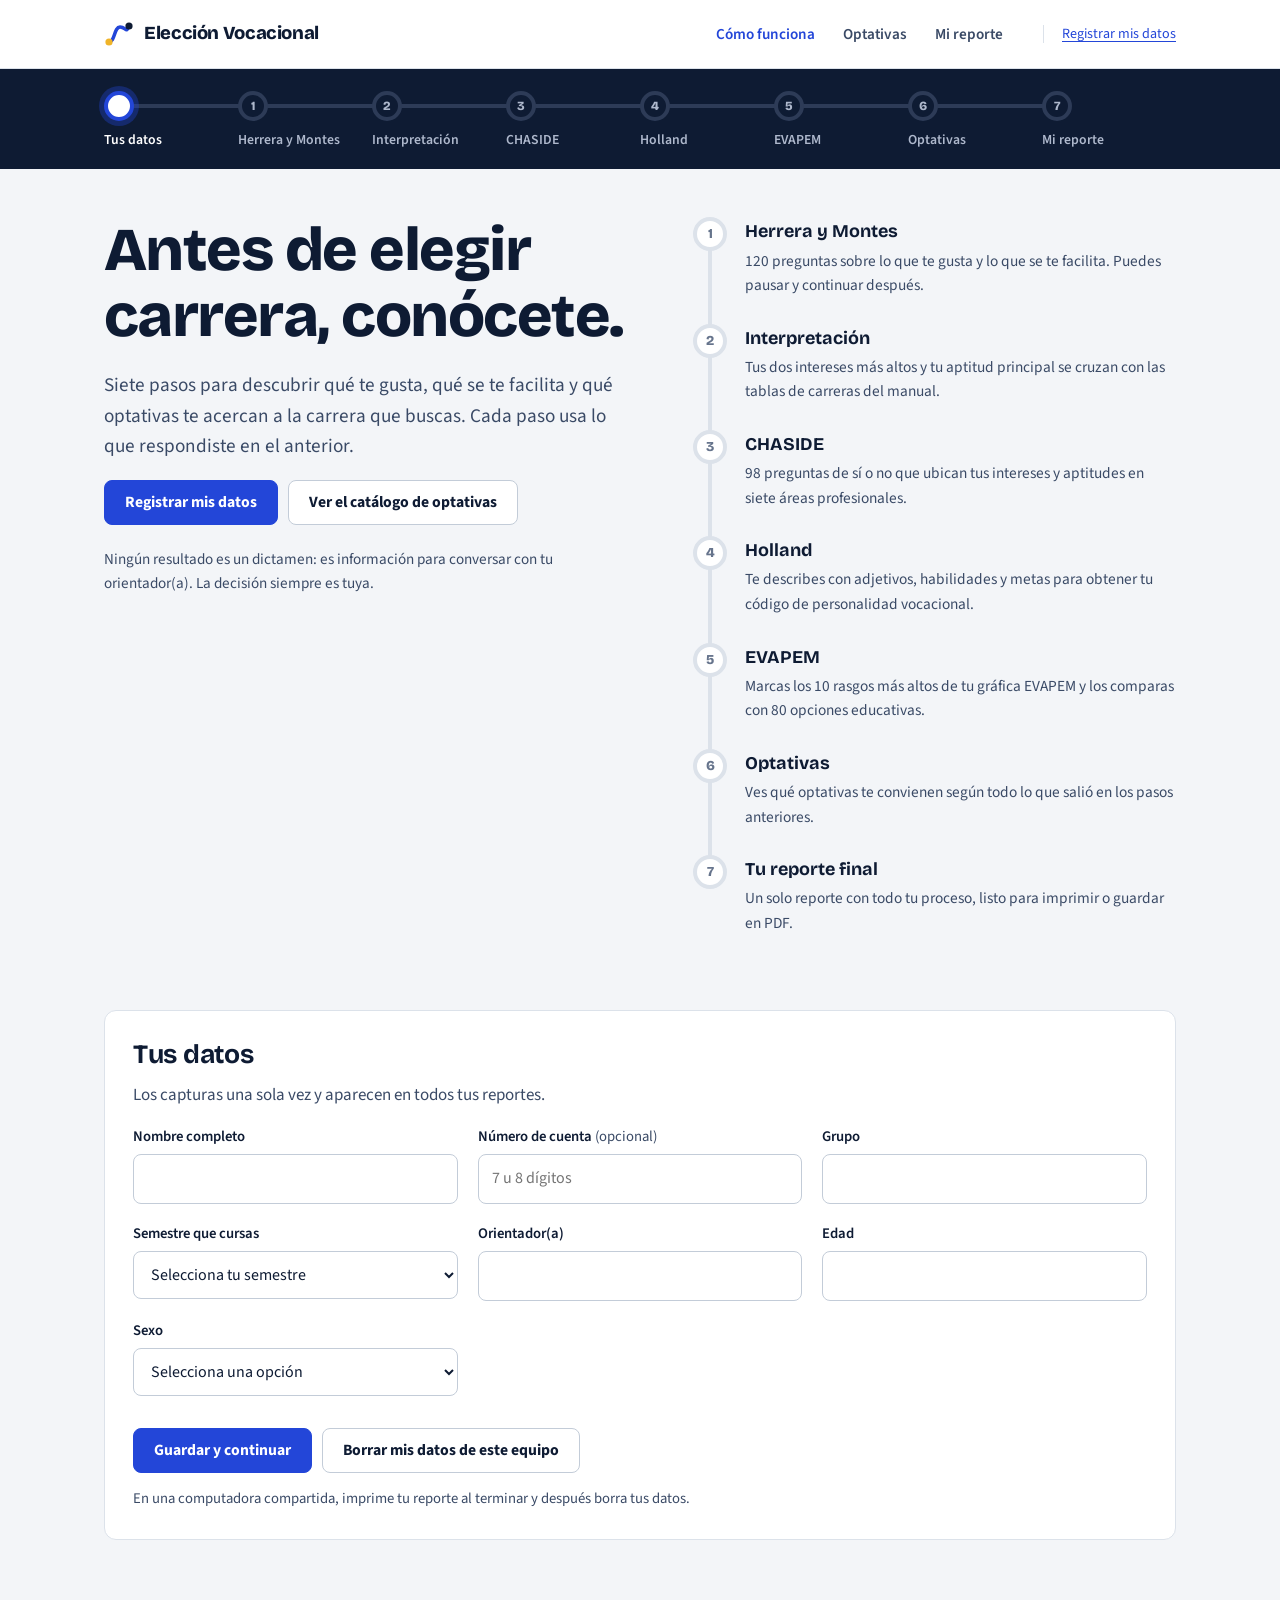
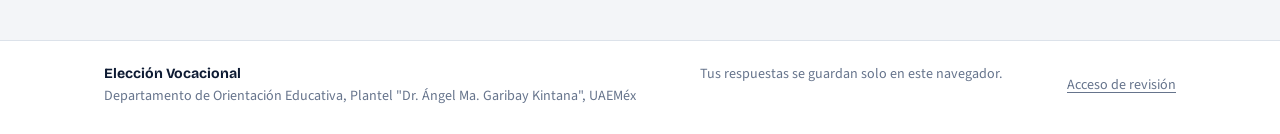
==== commit 0de4a8c0: "Agregar tests CHASIDE y Holland, y modo de revisión - CHASIDE (98 reactivos) y Holland (partes A-D) " ====
--- a/index.html
+++ b/index.html
@@ -13,10 +13,10 @@
   <section class="portada">
     <div>
       <h1>Antes de elegir carrera, conócete.</h1>
-      <p class="bajada">Cinco pasos para descubrir qué te gusta, qué se te facilita y qué optativas te acercan a la carrera que buscas. Cada paso usa lo que respondiste en el anterior.</p>
+      <p class="bajada">Siete pasos para descubrir qué te gusta, qué se te facilita y qué optativas te acercan a la carrera que buscas. Cada paso usa lo que respondiste en el anterior.</p>
       <div class="acciones">
         <a class="btn" id="btn-continuar" href="#ficha">Registrar mis datos</a>
-        <a class="btn sec" href="paso4-optativas.html">Ver el catálogo de optativas</a>
+        <a class="btn sec" href="optativas.html">Ver el catálogo de optativas</a>
       </div>
       <p class="sub" style="margin-top:22px;font-size:.95rem;max-width:34em">Ningún resultado es un dictamen: es información para conversar con tu orientador(a). La decisión siempre es tuya.</p>
     </div>
@@ -54,15 +54,16 @@
 </main>
 <script src="assets/datos.js"></script>
 <script src="assets/ruta.js"></script>
+<script src="assets/revision.js"></script>
 <script>
-Ruta.montarEncabezado(0);
+Ruta.montarEncabezado('index.html');
 const campos = ['nombre','cuenta','grupo','semestre','docente','edad','sexo'];
 const a = Ruta.alumno();
 if (a) campos.forEach(c => { document.getElementById(c).value = a[c] || ''; });
 
 function siguientePaso() {
   for (const p of Ruta.PASOS) if (p.clave && !Ruta.completo(p.clave)) return p.archivo;
-  return 'paso5-mi-ruta.html';
+  return 'reporte.html';
 }
 
 document.getElementById('form-alumno').addEventListener('submit', e => {
@@ -84,11 +85,13 @@
 });
 
 const DESCR = {
-  1: '120 preguntas sobre lo que te gusta y lo que se te facilita. Puedes pausar y continuar después.',
-  2: 'Tus dos intereses más altos y tu aptitud principal se cruzan con las tablas de carreras del manual.',
-  3: 'Marcas los 10 rasgos más altos de tu gráfica EVAPEM y los comparas con 80 opciones educativas.',
-  4: 'Ves qué optativas te convienen según las carreras que salieron en los pasos anteriores.',
-  5: 'Un solo reporte con todo tu proceso, listo para imprimir o guardar en PDF.'
+  'herrera-montes.html': '120 preguntas sobre lo que te gusta y lo que se te facilita. Puedes pausar y continuar después.',
+  'interpretacion.html': 'Tus dos intereses más altos y tu aptitud principal se cruzan con las tablas de carreras del manual.',
+  'chaside.html': '98 preguntas de sí o no que ubican tus intereses y aptitudes en siete áreas profesionales.',
+  'holland.html': 'Te describes con adjetivos, habilidades y metas para obtener tu código de personalidad vocacional.',
+  'evapem.html': 'Marcas los 10 rasgos más altos de tu gráfica EVAPEM y los comparas con 80 opciones educativas.',
+  'optativas.html': 'Ves qué optativas te convienen según todo lo que salió en los pasos anteriores.',
+  'reporte.html': 'Un solo reporte con todo tu proceso, listo para imprimir o guardar en PDF.'
 };
 const sig = siguientePaso();
 document.getElementById('mapa').innerHTML = Ruta.PASOS.filter(p => p.n > 0).map(p => {
@@ -96,10 +99,10 @@
   const cls = ok ? 'ok' : (a && p.archivo === sig ? 'sig' : '');
   return `<li class="${cls}"><span class="parada">${ok ? '✓' : p.n}</span>
     <a href="${p.archivo}">${p.corto === 'Mi reporte' ? 'Tu reporte final' : p.corto}</a>${ok ? '<span class="estado">Completado</span>' : ''}
-    <p>${DESCR[p.n]}</p></li>`;
+    <p>${DESCR[p.archivo]}</p></li>`;
 }).join('');
 const btn = document.getElementById('btn-continuar');
-if (a) { btn.href = sig; btn.textContent = Ruta.completo('hm') ? 'Continuar donde me quedé' : 'Comenzar el paso 1'; }
+if (a) { btn.href = sig; btn.textContent = Ruta.completo('hm') ? 'Continuar donde me quedé' : 'Comenzar con Herrera y Montes'; }
 </script>
 </body>
 </html>
--- a/assets/estilos.css
+++ b/assets/estilos.css
@@ -109,11 +109,13 @@
 .barra-pista{height:12px;background:var(--niebla);border-radius:6px;position:relative;overflow:hidden}
 .barra-pista::before,.barra-pista::after{content:"";position:absolute;top:0;bottom:0;width:2px;background:#fff}
 .barra-pista::before{left:50%} .barra-pista::after{left:75%}
+.barra-pista.sin-marcas::before,.barra-pista.sin-marcas::after{display:none}
 .barra-relleno{height:100%;border-radius:6px;background:var(--cobalto)}
 .barra-relleno.apt{background:var(--ambar)}
 .barra-fila .valor{text-align:right;font-weight:700;font-variant-numeric:tabular-nums}
 .barra-fila.top .nombre{font-weight:700}
 .barra-fila .nombre{color:var(--tinta-2)}
+@media (max-width:640px){.barra-fila{grid-template-columns:1fr auto;row-gap:4px}.barra-fila .barra-pista{grid-column:1/-1;grid-row:2}.tarjeta{padding:20px}}
 
 /* ---------- Chips ---------- */
 .chips{display:flex;flex-wrap:wrap;gap:7px}
@@ -188,6 +190,19 @@
 .pie .contenedor{display:flex;justify-content:space-between;gap:16px;flex-wrap:wrap;padding-top:22px;padding-bottom:26px}
 .pie b{color:var(--tinta);font-family:var(--titulos)}
 
+/* ---------- Modo de revisión ---------- */
+.enlace-revision{background:none;border:0;padding:0;font:inherit;color:var(--tenue);text-decoration:underline;text-underline-offset:3px;cursor:pointer}
+.enlace-revision:hover{color:var(--tinta)}
+.barra-revision{position:fixed;left:0;right:0;bottom:0;z-index:50;background:var(--ambar);color:var(--tinta);border-top:1px solid #D39B12;box-shadow:0 -4px 16px rgba(14,27,51,.12)}
+.barra-revision .contenedor{display:flex;align-items:center;justify-content:space-between;gap:12px;flex-wrap:wrap;padding-top:10px;padding-bottom:10px;font-size:.92rem}
+.barra-revision b{font-family:var(--titulos);margin-right:6px}
+.barra-revision .botones{display:flex;gap:8px;flex-wrap:wrap}
+.barra-revision .btn{padding:8px 14px;font-size:.9rem}
+.barra-revision .btn.oro{background:var(--tinta);border-color:var(--tinta);color:#fff}
+body.con-revision{padding-bottom:84px}
+.dialogo{border:1px solid var(--linea);border-radius:var(--r);padding:28px;max-width:420px;width:calc(100% - 32px);color:var(--tinta)}
+.dialogo::backdrop{background:rgba(14,27,51,.55)}
+
 /* ---------- Impresión ---------- */
 .solo-impresion{display:none}
 @media print{
